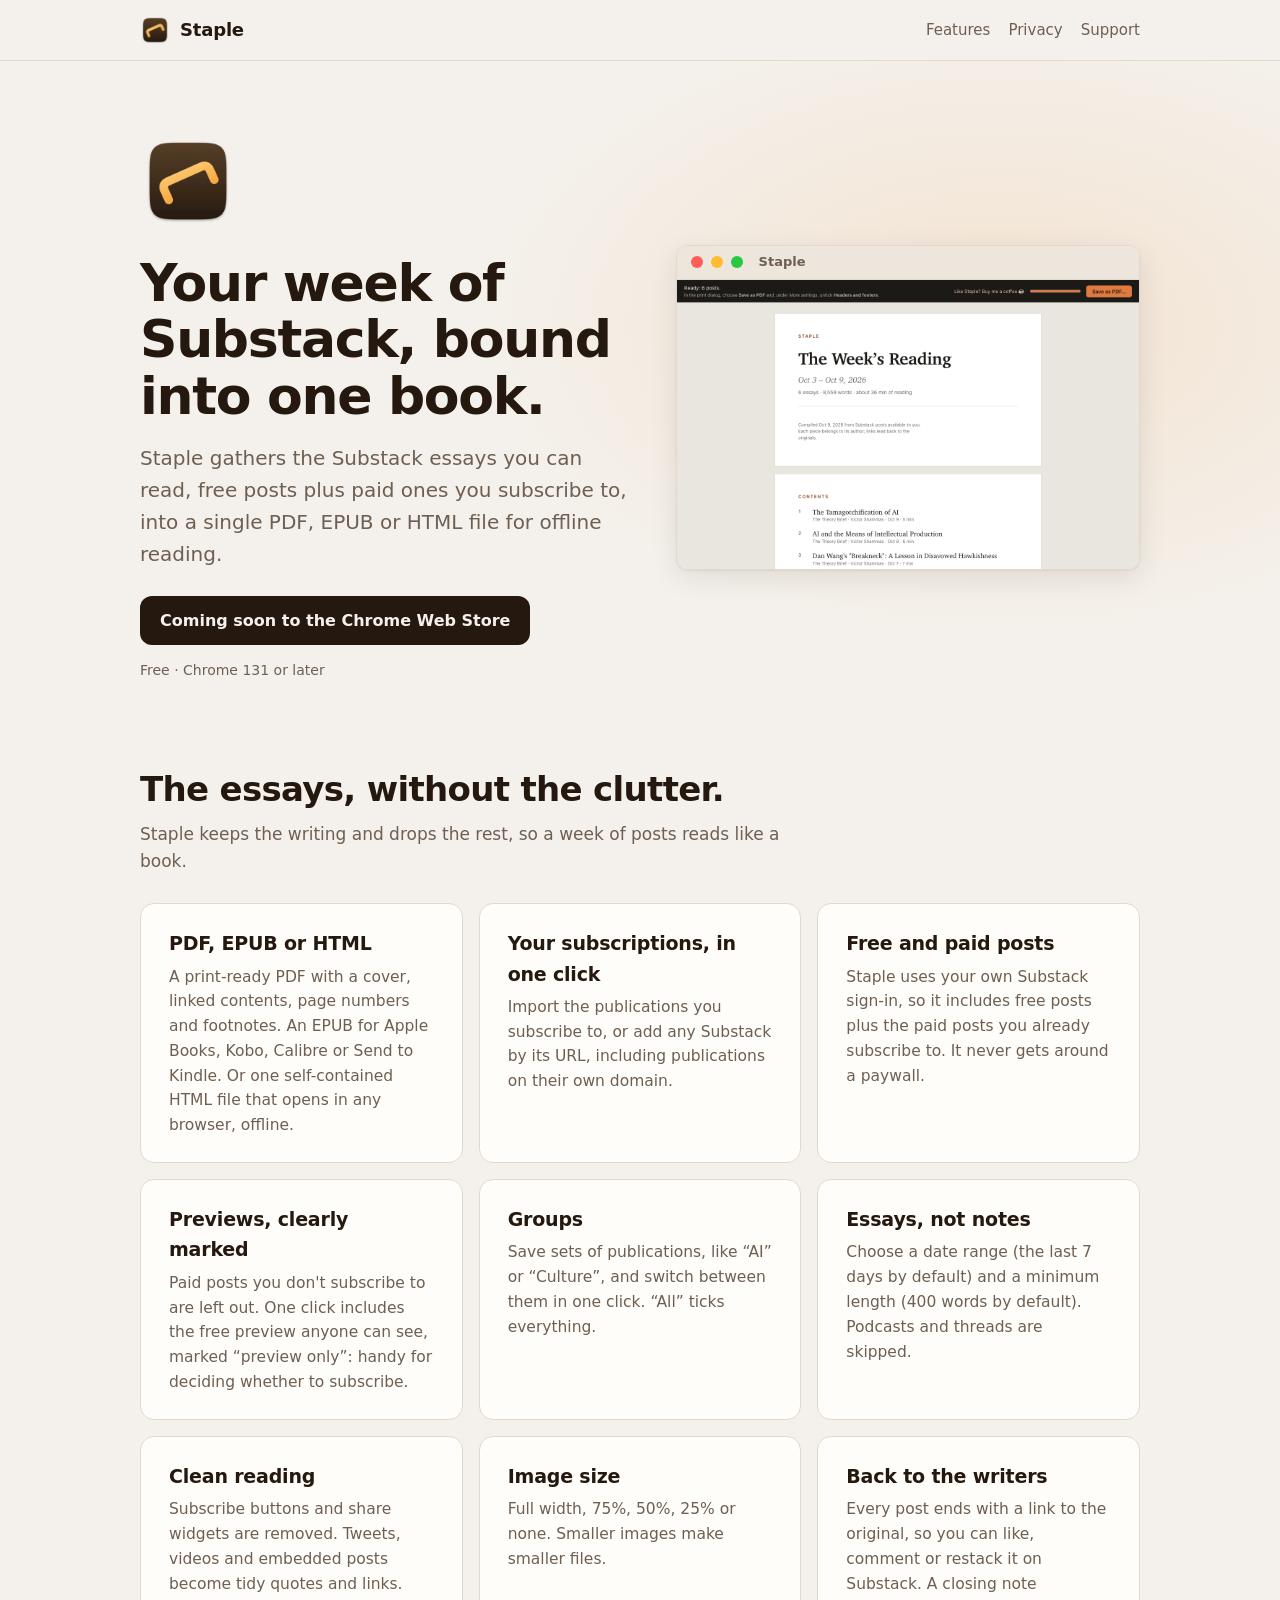
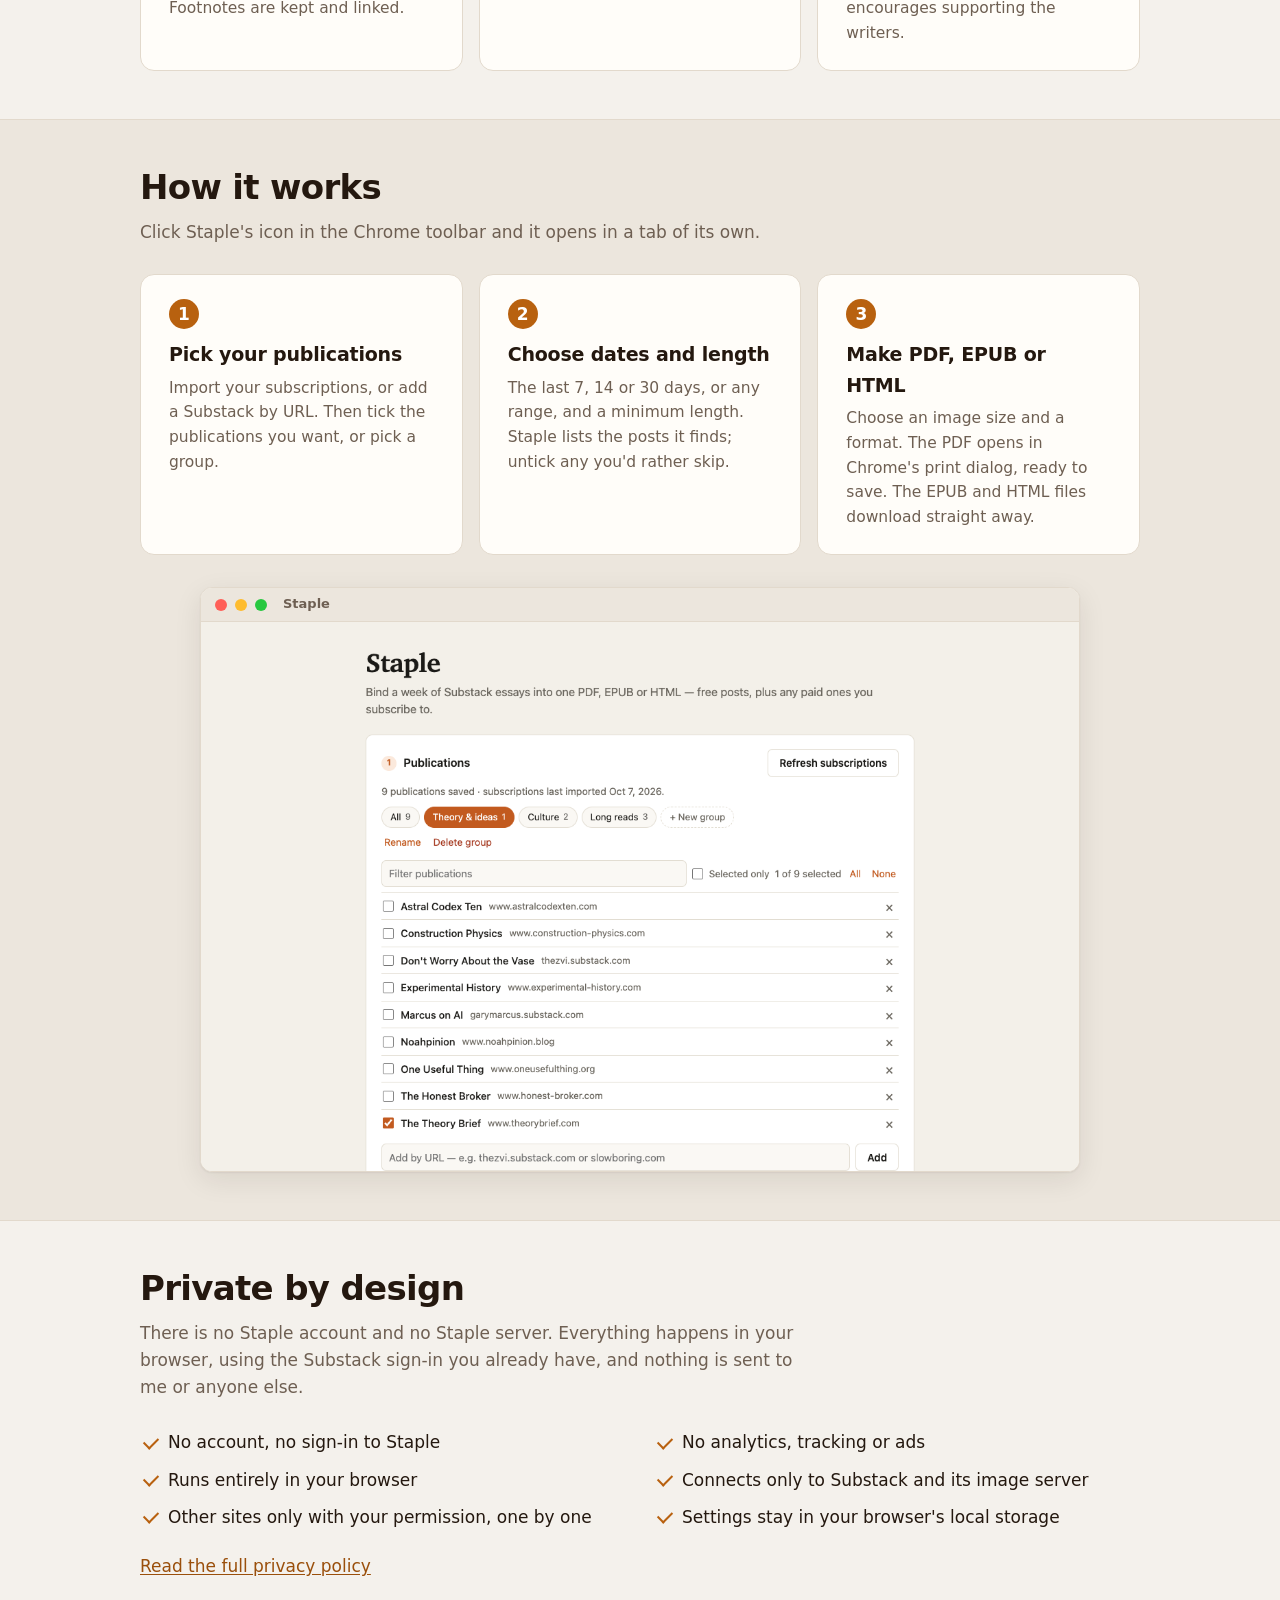
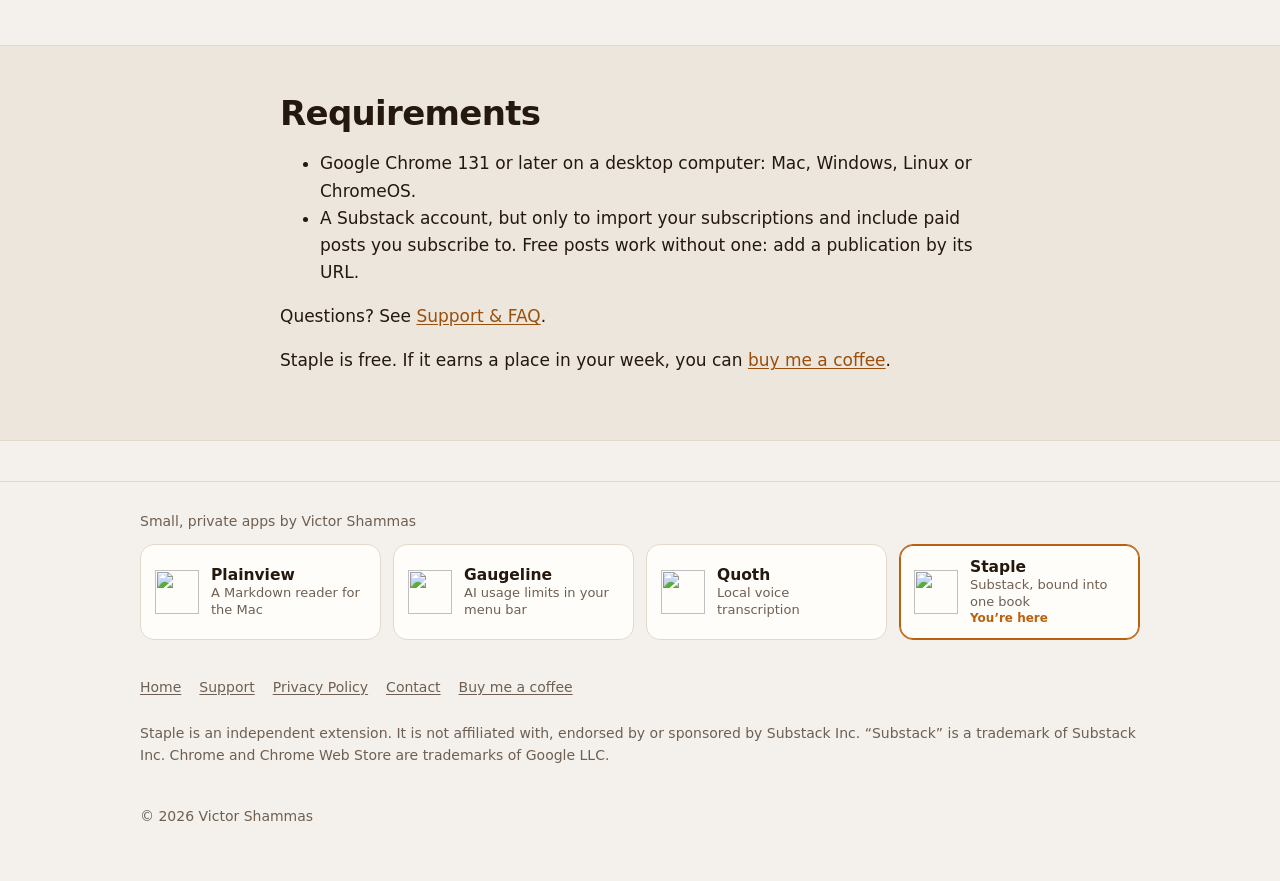
==== index.html @ dab4916e "Staple website: home, support and privacy policy Co-Authored-By: Claude Opus 5.5 <noreply@anthropic." ====
<!doctype html>
<html lang="en">
<head>
<meta charset="utf-8">
<meta name="viewport" content="width=device-width, initial-scale=1">
<title>Staple: your week of Substack, bound into one book</title>
<meta name="description" content="Staple is a free Chrome extension that gathers the Substack essays you can read, free posts plus paid ones you subscribe to, into a single PDF, EPUB or HTML file for offline reading. No account, no server, no tracking.">
<meta name="color-scheme" content="light dark">
<meta property="og:title" content="Staple">
<meta property="og:description" content="Your week of Substack, bound into one book: a PDF, EPUB or HTML file for offline reading. Free, and private by design.">
<meta property="og:image" content="https://victorshammas.com/staple/icon.png">
<link rel="icon" type="image/png" href="favicon.png">
<link rel="apple-touch-icon" href="apple-touch-icon.png">
<link rel="stylesheet" href="style.css">
</head>
<body>
<header class="site-header">
  <div class="wrap">
    <a class="brand" href="./"><img src="icon.png" alt="" width="30" height="30">Staple</a>
    <nav class="nav" aria-label="Main">
      <a href="#features" class="hide-sm">Features</a>
      <a href="#privacy" class="hide-sm">Privacy</a>
      <a href="support.html">Support</a>
    </nav>
  </div>
</header>

<main>
  <section class="hero">
    <div class="wrap">
      <div>
        <img class="hero-icon" src="icon.png" alt="Staple extension icon" width="96" height="96">
        <h1>Your week of Substack, bound into one book.</h1>
        <p class="lede">Staple gathers the Substack essays you can read, free posts plus paid ones you subscribe to, into a single PDF, EPUB or HTML file for offline reading.</p>
        <div class="cta-row">
          <!-- At launch, replace with: <a class="btn" href="https://chromewebstore.google.com/detail/staple/EXTENSION_ID">Add to Chrome <small>Free</small></a> (see README.md). -->
          <span class="btn" aria-disabled="true">Coming soon to the Chrome Web Store</span>
          <span class="fineprint">Free · Chrome 131 or later</span>
        </div>
      </div>

      <figure class="shot">
        <div class="win-bar" aria-hidden="true"><i></i><i></i><i></i>Staple</div>
        <img src="images/book.png" alt="A book made by Staple: the cover reads “The Week’s Reading, Oct 3 – Oct 9, 2026”, followed by a contents page listing three essays" width="1280" height="800">
      </figure>
    </div>
  </section>

  <section id="features">
    <div class="wrap">
      <h2>The essays, without the clutter.</h2>
      <p class="section-lede">Staple keeps the writing and drops the rest, so a week of posts reads like a book.</p>
      <div class="grid">
        <div class="card"><h3>PDF, EPUB or HTML</h3><p>A print-ready PDF with a cover, linked contents, page numbers and footnotes. An EPUB for Apple Books, Kobo, Calibre or Send to Kindle. Or one self-contained HTML file that opens in any browser, offline.</p></div>
        <div class="card"><h3>Your subscriptions, in one click</h3><p>Import the publications you subscribe to, or add any Substack by its URL, including publications on their own domain.</p></div>
        <div class="card"><h3>Free and paid posts</h3><p>Staple uses your own Substack sign-in, so it includes free posts plus the paid posts you already subscribe to. It never gets around a paywall.</p></div>
        <div class="card"><h3>Previews, clearly marked</h3><p>Paid posts you don't subscribe to are left out. One click includes the free preview anyone can see, marked “preview only”: handy for deciding whether to subscribe.</p></div>
        <div class="card"><h3>Groups</h3><p>Save sets of publications, like “AI” or “Culture”, and switch between them in one click. “All” ticks everything.</p></div>
        <div class="card"><h3>Essays, not notes</h3><p>Choose a date range (the last 7 days by default) and a minimum length (400 words by default). Podcasts and threads are skipped.</p></div>
        <div class="card"><h3>Clean reading</h3><p>Subscribe buttons and share widgets are removed. Tweets, videos and embedded posts become tidy quotes and links. Footnotes are kept and linked.</p></div>
        <div class="card"><h3>Image size</h3><p>Full width, 75%, 50%, 25% or none. Smaller images make smaller files.</p></div>
        <div class="card"><h3>Back to the writers</h3><p>Every post ends with a link to the original, so you can like, comment or restack it on Substack. A closing note encourages supporting the writers.</p></div>
      </div>
    </div>
  </section>

  <section class="band" id="how">
    <div class="wrap">
      <h2>How it works</h2>
      <p class="section-lede">Click Staple's icon in the Chrome toolbar and it opens in a tab of its own.</p>
      <div class="steps">
        <div class="card"><h3>Pick your publications</h3><p>Import your subscriptions, or add a Substack by URL. Then tick the publications you want, or pick a group.</p></div>
        <div class="card"><h3>Choose dates and length</h3><p>The last 7, 14 or 30 days, or any range, and a minimum length. Staple lists the posts it finds; untick any you'd rather skip.</p></div>
        <div class="card"><h3>Make PDF, EPUB or HTML</h3><p>Choose an image size and a format. The PDF opens in Chrome's print dialog, ready to save. The EPUB and HTML files download straight away.</p></div>
      </div>
      <figure class="shot shot-wide">
        <div class="win-bar" aria-hidden="true"><i></i><i></i><i></i>Staple</div>
        <img src="images/app.png" alt="Staple's Publications step: groups named All, AI &amp; economics, Culture and Long reads above a list of Substack publications with checkboxes, and a field to add one by URL" width="1280" height="800" loading="lazy">
      </figure>
    </div>
  </section>

  <section id="privacy">
    <div class="wrap">
      <h2>Private by design</h2>
      <p class="section-lede">There is no Staple account and no Staple server. Everything happens in your browser, using the Substack sign-in you already have, and nothing is sent to me or anyone else.</p>
      <ul class="checks">
        <li>No account, no sign-in to Staple</li>
        <li>No analytics, tracking or ads</li>
        <li>Runs entirely in your browser</li>
        <li>Connects only to Substack and its image server</li>
        <li>Other sites only with your permission, one by one</li>
        <li>Settings stay in your browser's local storage</li>
      </ul>
      <p style="margin-top:22px"><a href="privacy.html">Read the full privacy policy</a></p>
    </div>
  </section>

  <section class="band">
    <div class="wrap narrow">
      <h2>Requirements</h2>
      <ul>
        <li>Google Chrome 131 or later on a desktop computer: Mac, Windows, Linux or ChromeOS.</li>
        <li>A Substack account, but only to import your subscriptions and include paid posts you subscribe to. Free posts work without one: add a publication by its URL.</li>
      </ul>
      <p>Questions? See <a href="support.html">Support &amp; FAQ</a>.</p>
      <p>Staple is free. If it earns a place in your week, you can <a href="https://buymeacoffee.com/victorshammas">buy me a coffee</a>.</p>
    </div>
  </section>
</main>

<section class="app-bar" aria-label="Apps by Victor Shammas">
  <div class="wrap">
    <p class="app-bar-title">Small, private apps by Victor Shammas</p>
    <div class="app-tiles">
      <a class="app-tile" href="https://victorshammas.com/plainview/"><img src="https://victorshammas.com/plainview/icon.png" alt="" width="44" height="44"><span><strong>Plainview</strong><small>A Markdown reader for the Mac</small></span></a>
      <a class="app-tile" href="https://victorshammas.com/gaugeline/"><img src="https://victorshammas.com/gaugeline/icon.png" alt="" width="44" height="44"><span><strong>Gaugeline</strong><small>AI usage limits in your menu bar</small></span></a>
      <a class="app-tile" href="https://victorshammas.com/quoth/"><img src="https://victorshammas.com/quoth/icon.png" alt="" width="44" height="44"><span><strong>Quoth</strong><small>Local voice transcription</small></span></a>
      <a class="app-tile current" aria-current="page" href="https://victorshammas.com/staple/"><img src="https://victorshammas.com/staple/icon.png" alt="" width="44" height="44"><span><strong>Staple</strong><small>Substack, bound into one book</small><em>You’re here</em></span></a>
    </div>
  </div>
</section>

<footer>
  <div class="wrap">
    <nav aria-label="Footer"><a href="./">Home</a><a href="support.html">Support</a><a href="privacy.html">Privacy Policy</a><a href="mailto:contact+staple@victorshammas.com">Contact</a><a href="https://buymeacoffee.com/victorshammas">Buy me a coffee</a></nav>
    <p>Staple is an independent extension. It is not affiliated with, endorsed by or sponsored by Substack Inc. “Substack” is a trademark of Substack Inc. Chrome and Chrome Web Store are trademarks of Google LLC.</p>
    <p>© 2026 Victor Shammas</p>
  </div>
</footer>
</body>
</html>
---- style.css ----
/* Staple site: one stylesheet, no external fonts, scripts or trackers.
   Shared with Plainview, Gaugeline and Quoth (victorshammas.com); only the hero figure and the four-tile app bar differ. */
:root {
  /* Brand palette, matching the extension icon: espresso (#553E27 → #261B10), amber (#FFD27E → #F39C2F). Same as Gaugeline's. */
  --bg: #f4f1ec;
  --surface: #fffdf9;
  --surface-2: #ece6dd;
  --text: #24180f;
  --muted: #6e5f52;
  --line: #e2d9cc;
  --accent: #b8610f;
  --accent-ink: #ffffff;
  --link: #9a4f0b;
  --glow: rgba(238, 138, 37, .14);
  --ok: #3fa66b;
  --warn: #e8a33a;
  --bad: #e0563a;
  --track: #e7dfd3;
  --code-bg: #ede6dc;
  --shadow: 0 1px 2px rgba(36, 24, 15, .06), 0 8px 28px rgba(36, 24, 15, .09);
  --radius: 14px;
  color-scheme: light dark;
}
@media (prefers-color-scheme: dark) {
  :root {
    --bg: #1c140e;
    --surface: #2a1f16;
    --surface-2: #241a12;
    --text: #f6ebdd;
    --muted: #bca892;
    --line: #46321f;
    --accent: #ffb457;
    --accent-ink: #1c140e;
    --link: #ffc56a;
    --glow: rgba(255, 197, 106, .12);
    --track: #46321f;
    --code-bg: #33261b;
    --shadow: 0 1px 2px rgba(0, 0, 0, .35), 0 10px 30px rgba(0, 0, 0, .4);
  }
}

* { box-sizing: border-box; }
html { -webkit-text-size-adjust: 100%; }
body {
  margin: 0;
  background: var(--bg);
  color: var(--text);
  font: 17px/1.6 -apple-system, BlinkMacSystemFont, "SF Pro Text", "Segoe UI", system-ui, sans-serif;
  -webkit-font-smoothing: antialiased;
}
a { color: var(--link); text-underline-offset: 2px; }
a:hover { text-decoration-thickness: 2px; }
img { max-width: 100%; height: auto; }
code, kbd {
  font: .9em/1.4 ui-monospace, "SF Mono", Menlo, monospace;
  background: var(--code-bg);
  border-radius: 6px;
  padding: .12em .4em;
  overflow-wrap: anywhere;
}
pre {
  background: var(--code-bg);
  border-radius: 10px;
  padding: 14px 16px;
  overflow-x: auto;
  font: 14px/1.5 ui-monospace, "SF Mono", Menlo, monospace;
}
pre code { background: none; padding: 0; }

.wrap { max-width: 1040px; margin: 0 auto; padding: 0 20px; }
.narrow { max-width: 760px; }

/* Header */
.site-header { border-bottom: 1px solid var(--line); background: color-mix(in srgb, var(--bg) 88%, transparent); position: sticky; top: 0; backdrop-filter: saturate(160%) blur(12px); -webkit-backdrop-filter: saturate(160%) blur(12px); z-index: 10; }
.site-header .wrap { display: flex; align-items: center; justify-content: space-between; gap: 16px; height: 60px; }
.brand { display: flex; align-items: center; gap: 10px; font-weight: 700; font-size: 18px; color: var(--text); text-decoration: none; letter-spacing: -.01em; }
.brand img { width: 30px; height: 30px; }
.nav { display: flex; gap: 18px; font-size: 15px; }
.nav a { color: var(--muted); text-decoration: none; }
.nav a:hover, .nav a[aria-current="page"] { color: var(--text); }

/* Hero */
.hero { padding: 72px 0 40px; background: radial-gradient(60% 70% at 78% 40%, var(--glow), transparent 70%); }
.hero .wrap { display: grid; grid-template-columns: 1.05fr 1fr; gap: 48px; align-items: center; }
.hero-icon { width: 96px; height: 96px; margin-bottom: 18px; }
h1 { font-size: clamp(34px, 5vw, 52px); line-height: 1.08; letter-spacing: -.025em; margin: 0 0 18px; }
.lede { font-size: 20px; color: var(--muted); margin: 0 0 26px; max-width: 34em; }
.cta-row { display: flex; flex-wrap: wrap; align-items: center; gap: 14px 18px; }
.btn {
  display: inline-flex; align-items: center; gap: 10px;
  background: var(--text); color: var(--bg);
  padding: 12px 20px; border-radius: 12px;
  font-weight: 600; text-decoration: none; font-size: 16px;
}
.btn:hover { opacity: .9; }
.btn small { font-weight: 500; opacity: .75; }
.fineprint { color: var(--muted); font-size: 14px; }

/* Screenshot frame: a real 1280×800 screenshot in a plain window. */
.shot { margin: 0; background: var(--surface); border: 1px solid var(--line); border-radius: 12px; box-shadow: var(--shadow); overflow: hidden; }
.win-bar { display: flex; align-items: center; gap: 8px; height: 34px; padding: 0 14px; border-bottom: 1px solid var(--line); background: var(--surface-2); font-size: 13px; font-weight: 600; color: var(--muted); }
.win-bar i { width: 12px; height: 12px; border-radius: 50%; background: #ff5f57; }
.win-bar i:nth-child(2) { background: #febc2e; } .win-bar i:nth-child(3) { background: #28c840; margin-right: 8px; }
.shot img { display: block; width: 100%; height: auto; }
.shot-wide { max-width: 880px; margin: 32px auto 0; }

/* Sections */
section { padding: 48px 0; }
h2 { font-size: clamp(26px, 3.4vw, 34px); letter-spacing: -.02em; line-height: 1.15; margin: 0 0 12px; }
h3 { font-size: 19px; margin: 0 0 6px; letter-spacing: -.01em; }
.section-lede { color: var(--muted); margin: 0 0 28px; max-width: 40em; }
.grid { display: grid; grid-template-columns: repeat(3, 1fr); gap: 16px; }
.card { background: var(--surface); border: 1px solid var(--line); border-radius: var(--radius); padding: 24px 28px; }
.card p { margin: 0; color: var(--muted); font-size: 15.5px; }
.steps { counter-reset: s; display: grid; grid-template-columns: repeat(3, 1fr); gap: 16px; }
.steps .card::before { counter-increment: s; content: counter(s); display: inline-grid; place-items: center; width: 30px; height: 30px; border-radius: 50%; background: var(--accent); color: var(--accent-ink); font-weight: 700; margin-bottom: 10px; }
.band { background: var(--surface-2); border-block: 1px solid var(--line); }
.checks { list-style: none; padding: 0; margin: 0; display: grid; grid-template-columns: 1fr 1fr; gap: 10px 28px; }
.checks li { padding-left: 28px; position: relative; }
.checks li::before { content: ""; position: absolute; left: 4px; top: .45em; width: 12px; height: 7px; border-left: 2.5px solid var(--accent); border-bottom: 2.5px solid var(--accent); transform: rotate(-45deg); }

/* Docs pages */
.doc { padding: 48px 0 24px; }
.doc h1 { font-size: clamp(30px, 4.4vw, 42px); }
.doc h2 { font-size: 24px; margin-top: 40px; }
.doc h3 { margin-top: 26px; }
.doc p, .doc li { color: var(--text); }
.doc .meta-line { color: var(--muted); margin-top: -6px; }
.tldr { background: var(--surface); border: 1px solid var(--line); border-left: 4px solid var(--accent); border-radius: 10px; padding: 18px 28px; margin: 24px 0; }
.tldr ul { margin: 8px 0 0; padding-left: 20px; }
table { width: 100%; border-collapse: collapse; margin: 16px 0; font-size: 15.5px; display: block; overflow-x: auto; }
th, td { text-align: left; vertical-align: top; padding: 10px 12px; border-bottom: 1px solid var(--line); }
th { color: var(--muted); font-weight: 600; font-size: 14px; }
details { background: var(--surface); border: 1px solid var(--line); border-radius: 12px; padding: 6px 28px; margin: 12px 0; }
details[open] { padding-bottom: 18px; }
summary { cursor: pointer; font-weight: 600; padding: 14px 0; list-style-position: inside; }
summary::-webkit-details-marker { margin-right: 6px; }
details > :not(summary) { margin-left: 0; margin-right: 0; }
summary::marker { color: var(--muted); }
.toc { display: flex; flex-wrap: wrap; gap: 8px; margin: 18px 0 8px; padding: 0; list-style: none; }
.toc a { display: inline-block; padding: 6px 12px; border: 1px solid var(--line); border-radius: 999px; text-decoration: none; color: var(--text); font-size: 14.5px; background: var(--surface); }

/* Footer */
footer { border-top: 1px solid var(--line); margin-top: 40px; padding: 28px 0 40px; color: var(--muted); font-size: 14px; }
footer .wrap { display: grid; gap: 10px; }
footer nav { display: flex; flex-wrap: wrap; gap: 18px; }
footer a { color: var(--muted); }

@media (max-width: 820px) {
  details, .card, .tldr { padding-left: 20px; padding-right: 20px; }
  .hero { padding-top: 40px; }
  .hero .wrap, .grid, .steps { grid-template-columns: 1fr; }
  .hero .wrap { gap: 32px; }
  .checks { grid-template-columns: 1fr; }
  .nav { gap: 14px; }
}
@media (max-width: 600px) {
  .stack thead { display: none; }
  .stack, .stack tbody, .stack tr, .stack td { display: block; width: 100%; }
  .stack tr { border-bottom: 1px solid var(--line); padding: 8px 0; }
  .stack td { border: 0; padding: 4px 0; }
  .stack td:first-child { font-weight: 600; }
  .stack td:not(:first-child)::before { content: attr(data-label) ": "; color: var(--muted); font-weight: 600; }
}
@media (max-width: 420px) {
  .nav a.hide-sm { display: none; }
  body { font-size: 16px; }
  .lede { font-size: 18px; }
}

/* App bar: the family of apps, shared by every site (Plainview, Gaugeline, Quoth, Staple). */
.app-bar { border-top: 1px solid var(--line); margin-top: 40px; padding: 28px 0 8px; }
.app-bar + footer { margin-top: 0; border-top: 0; }
.app-bar-title { color: var(--muted); font-size: 14px; margin: 0 0 12px; }
.app-tiles { display: grid; grid-template-columns: repeat(4, 1fr); gap: 12px; }
.app-tile { display: flex; align-items: center; gap: 12px; padding: 12px 14px; border: 1px solid var(--line); border-radius: var(--radius); background: var(--surface); color: var(--text); text-decoration: none; }
.app-tile:hover { border-color: var(--accent); }
.app-tile img { width: 44px; height: 44px; flex: none; }
.app-tile span { display: grid; line-height: 1.3; }
.app-tile strong { font-size: 15.5px; }
.app-tile small { color: var(--muted); font-size: 13px; }
.app-tile em { color: var(--accent); font-size: 12px; font-style: normal; font-weight: 600; }
.app-tile.current { box-shadow: inset 0 0 0 1px var(--accent); border-color: var(--accent); }
@media (max-width: 900px) { .app-tiles { grid-template-columns: 1fr 1fr; } }
@media (max-width: 560px) { .app-tiles { grid-template-columns: 1fr; } }
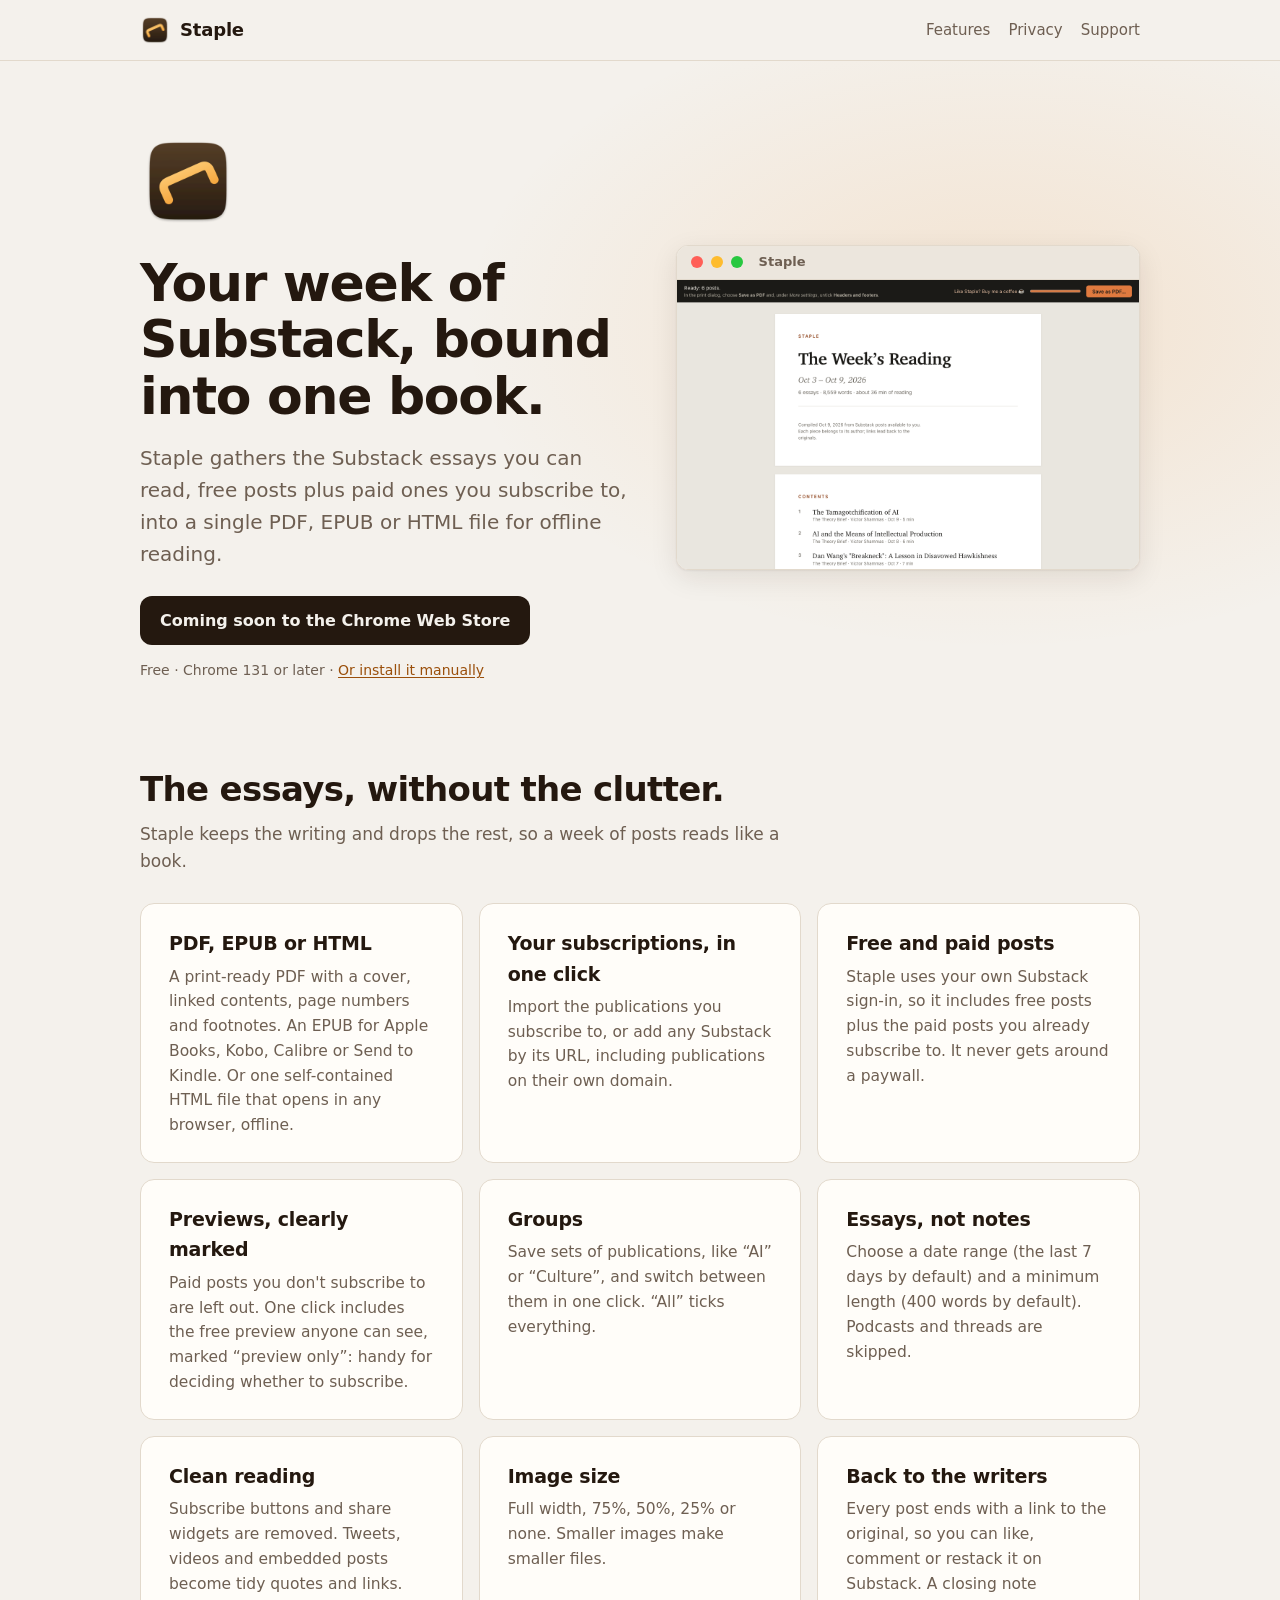
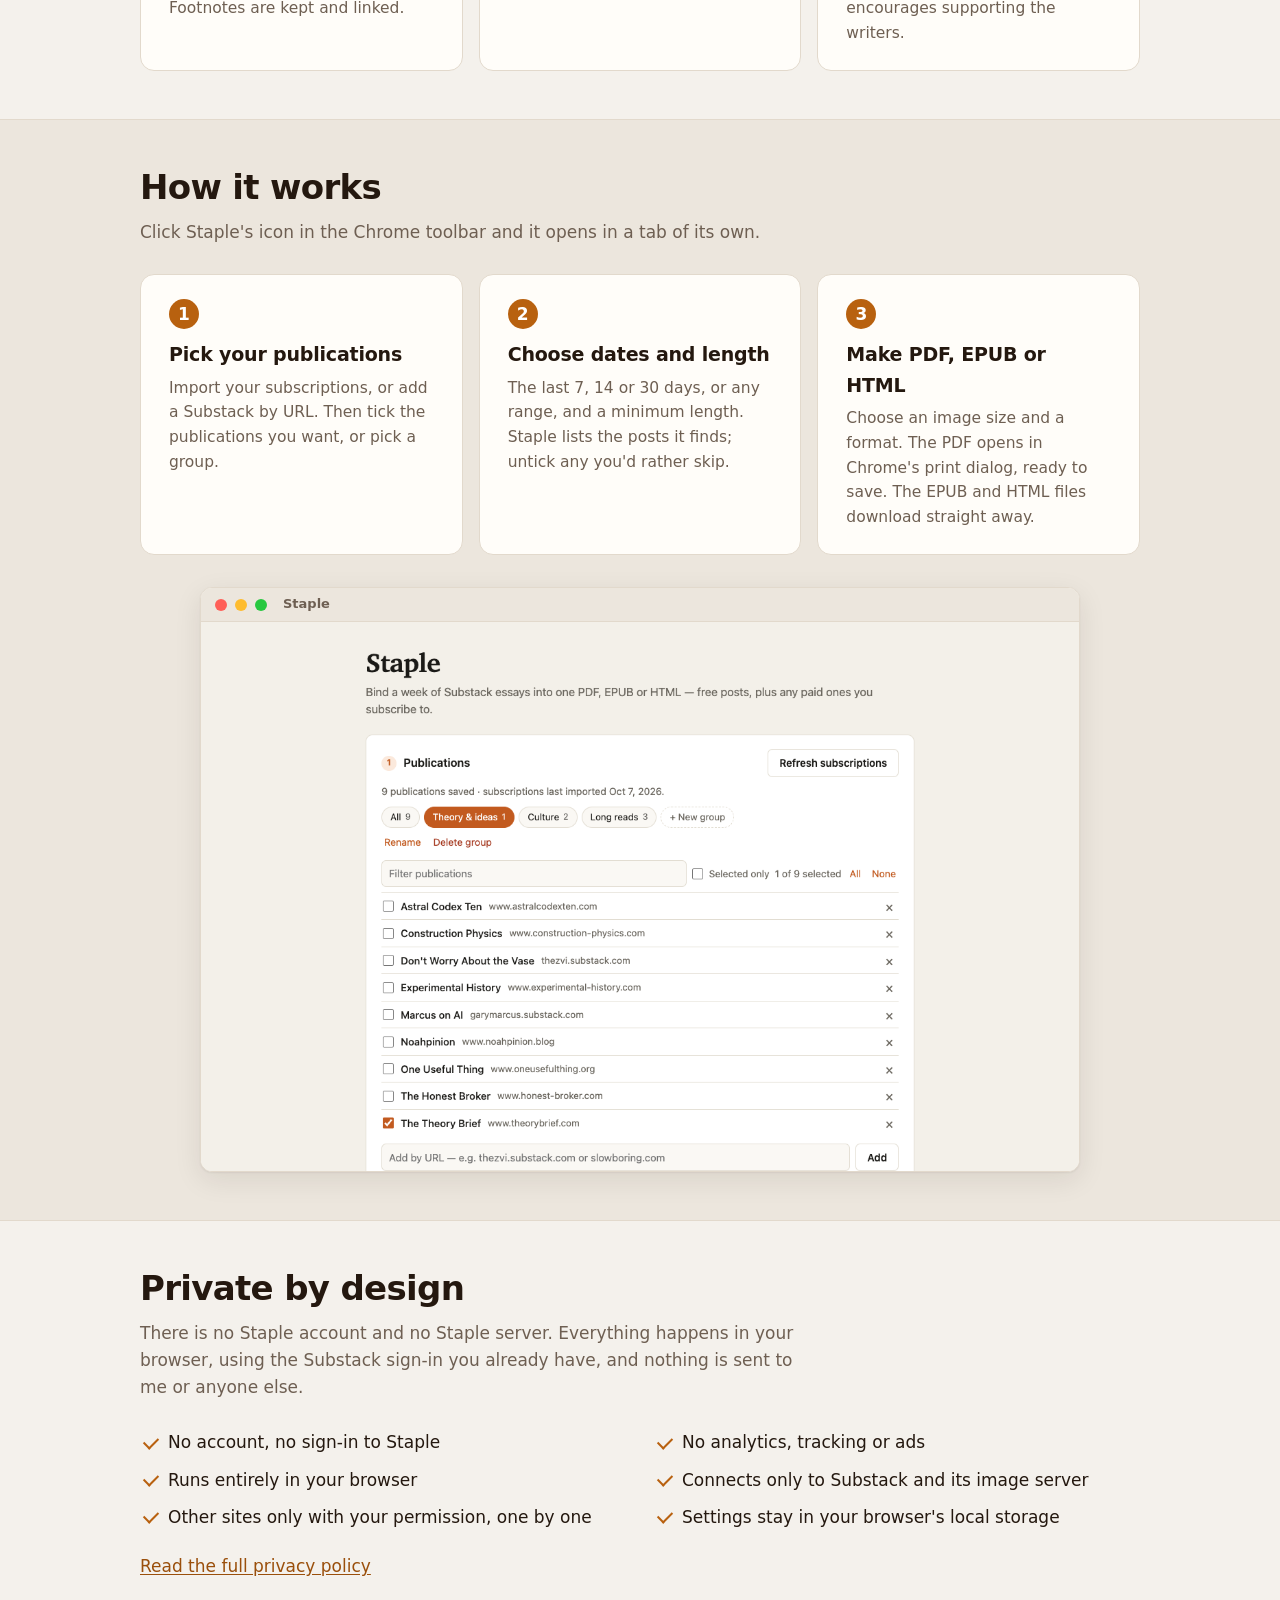
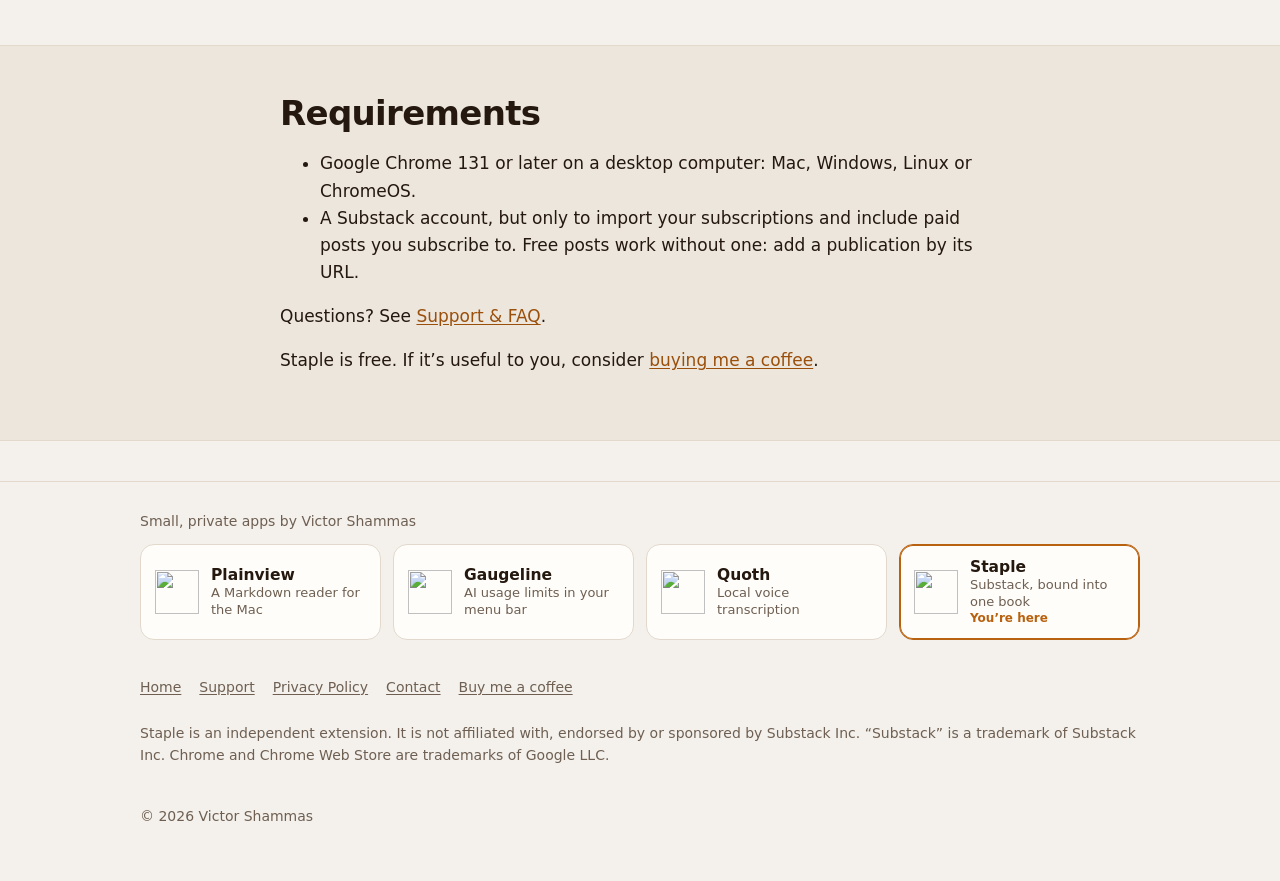
==== commit 3626094b: "Add manual install instructions; simpler tip-link wording Co-Authored-By: Claude Opus 5.5 <noreply@a" ====
--- a/index.html
+++ b/index.html
@@ -35,7 +35,7 @@
         <div class="cta-row">
           <!-- At launch, replace with: <a class="btn" href="https://chromewebstore.google.com/detail/staple/EXTENSION_ID">Add to Chrome <small>Free</small></a> (see README.md). -->
           <span class="btn" aria-disabled="true">Coming soon to the Chrome Web Store</span>
-          <span class="fineprint">Free · Chrome 131 or later</span>
+          <span class="fineprint">Free · Chrome 131 or later · <a href="support.html#manual-install">Or install it manually</a></span>
         </div>
       </div>
 
@@ -104,7 +104,7 @@
         <li>A Substack account, but only to import your subscriptions and include paid posts you subscribe to. Free posts work without one: add a publication by its URL.</li>
       </ul>
       <p>Questions? See <a href="support.html">Support &amp; FAQ</a>.</p>
-      <p>Staple is free. If it earns a place in your week, you can <a href="https://buymeacoffee.com/victorshammas">buy me a coffee</a>.</p>
+      <p>Staple is free. If it’s useful to you, consider <a href="https://buymeacoffee.com/victorshammas">buying me a coffee</a>.</p>
     </div>
   </section>
 </main>
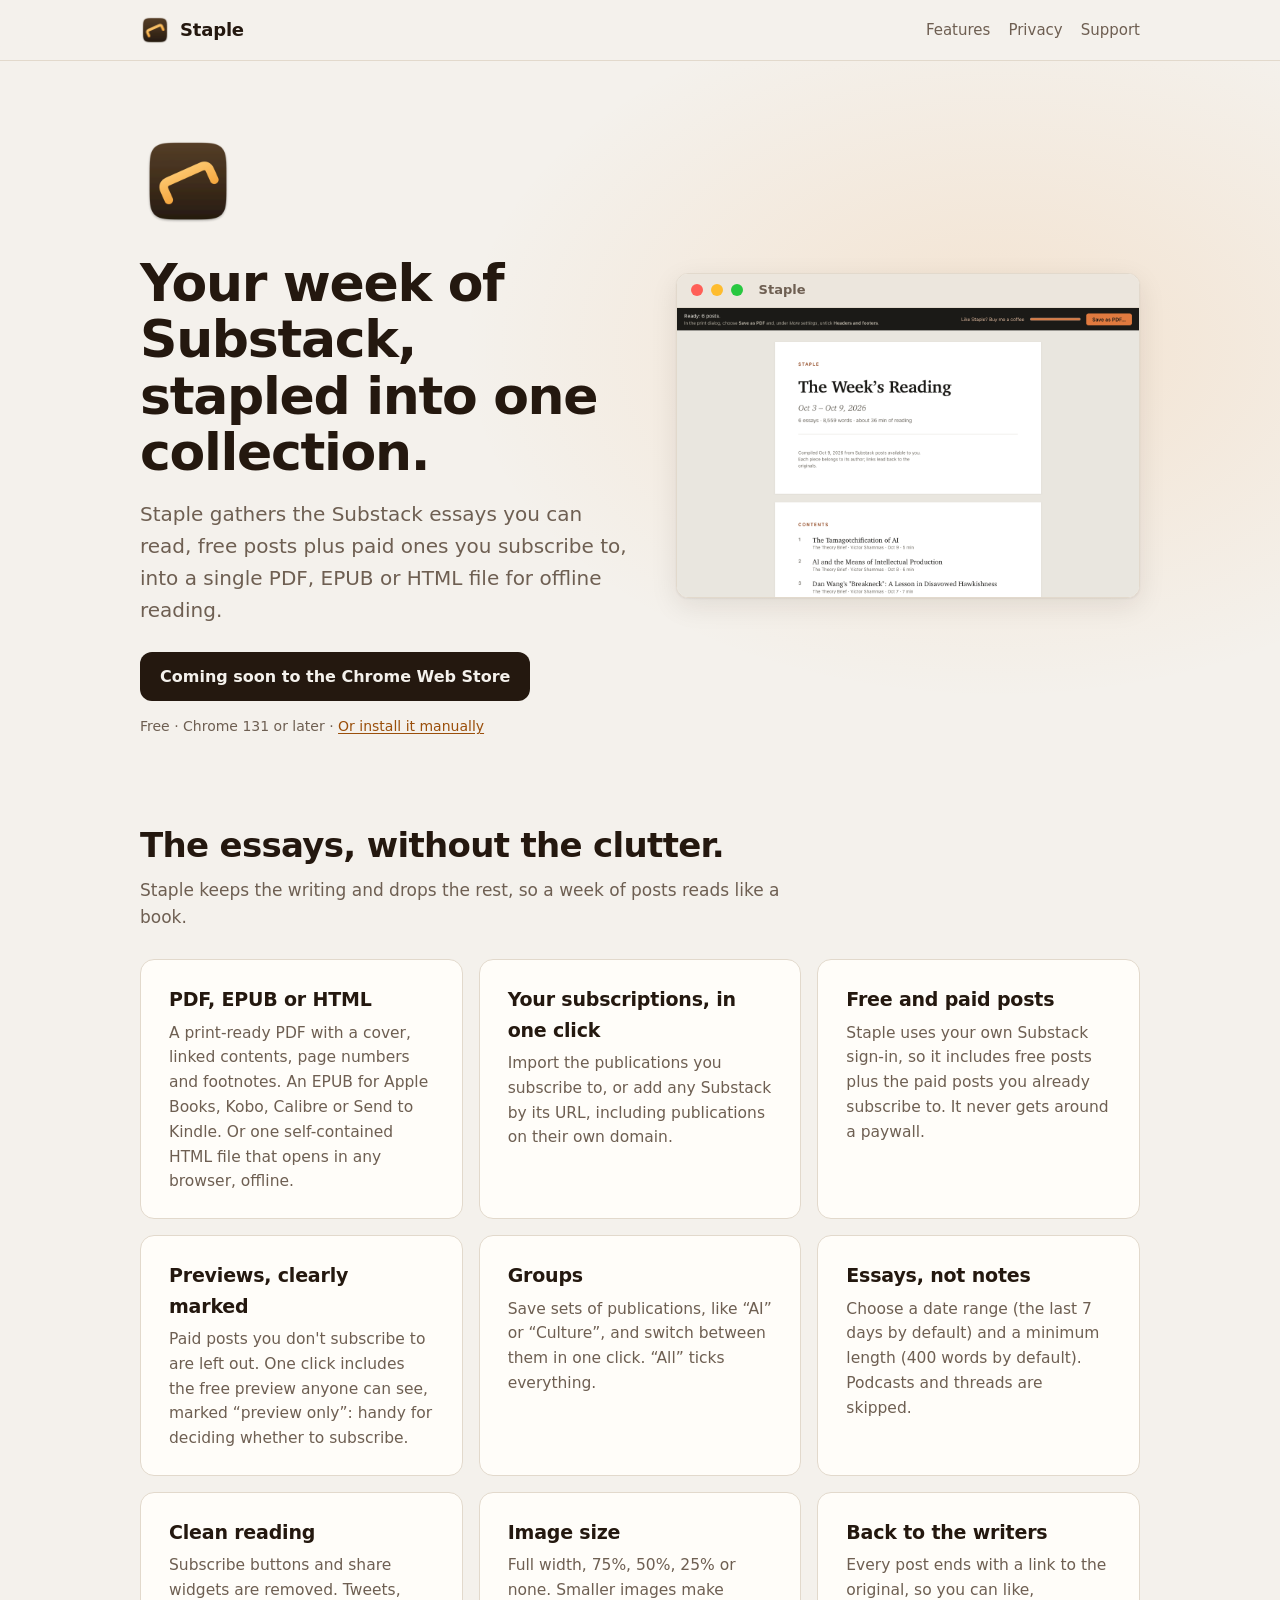
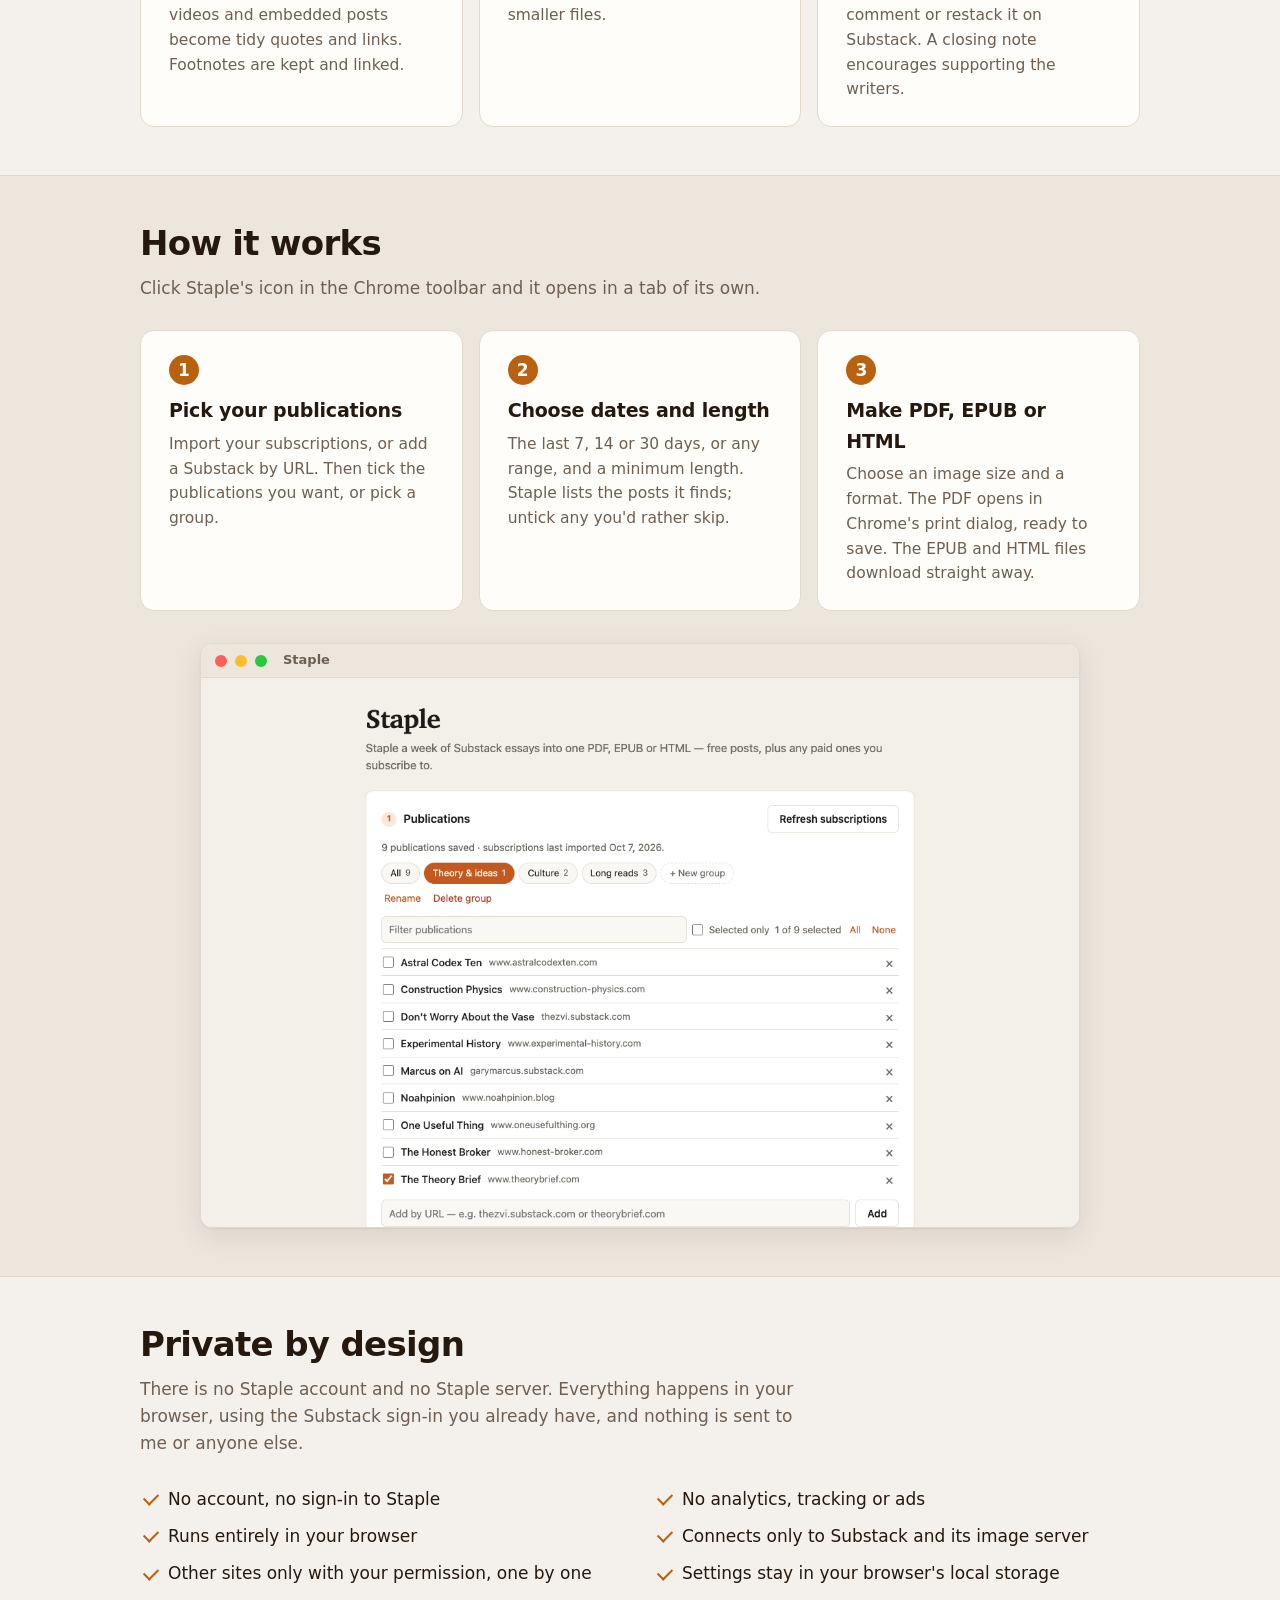
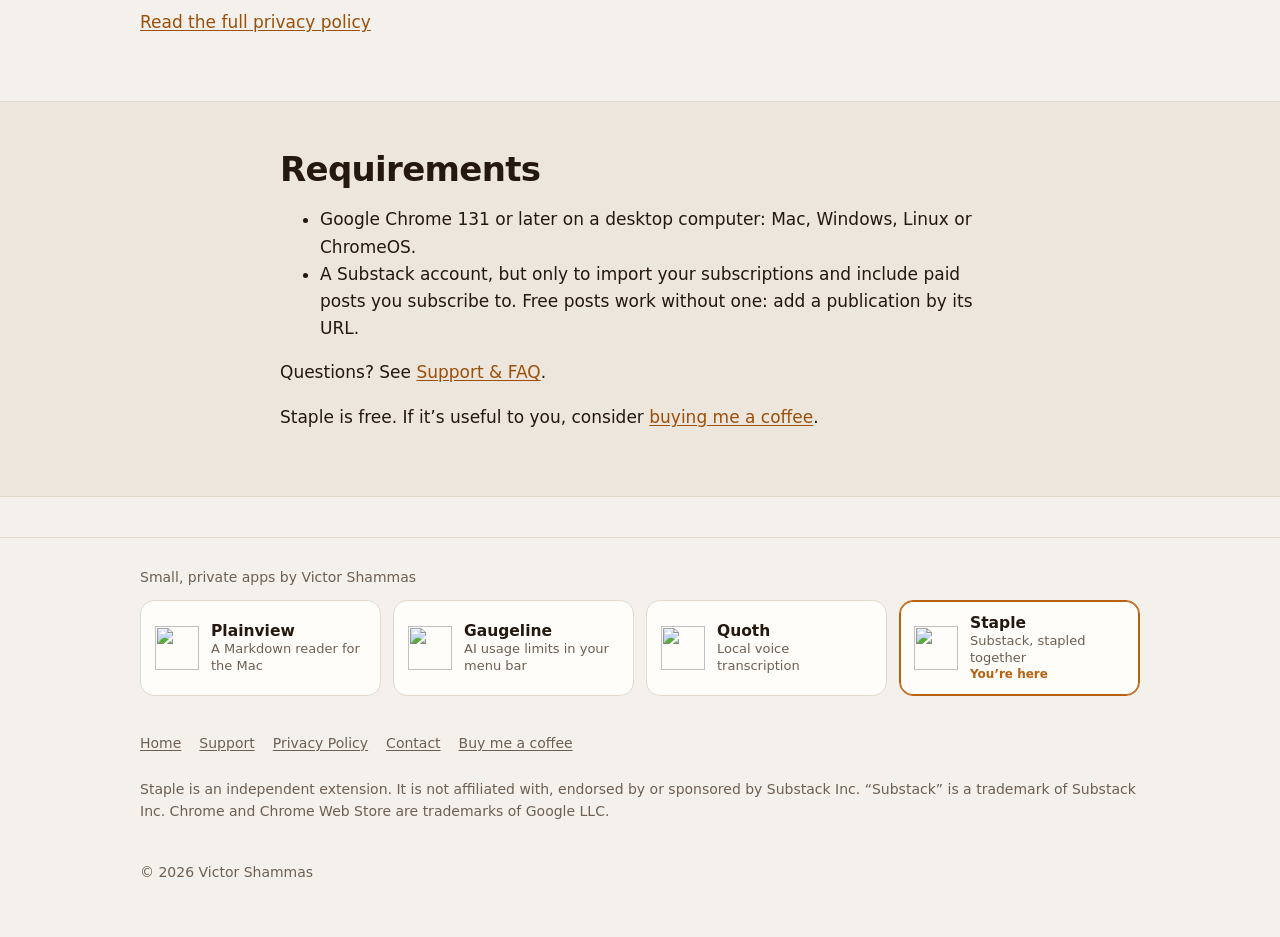
==== commit 8e8001a4: "Stapled wording, theorybrief.com examples, final screenshots Co-Authored-By: Claude Opus 5.5 <norepl" ====
--- a/index.html
+++ b/index.html
@@ -3,11 +3,11 @@
 <head>
 <meta charset="utf-8">
 <meta name="viewport" content="width=device-width, initial-scale=1">
-<title>Staple: your week of Substack, bound into one book</title>
+<title>Staple: your week of Substack, stapled into one collection</title>
 <meta name="description" content="Staple is a free Chrome extension that gathers the Substack essays you can read, free posts plus paid ones you subscribe to, into a single PDF, EPUB or HTML file for offline reading. No account, no server, no tracking.">
 <meta name="color-scheme" content="light dark">
 <meta property="og:title" content="Staple">
-<meta property="og:description" content="Your week of Substack, bound into one book: a PDF, EPUB or HTML file for offline reading. Free, and private by design.">
+<meta property="og:description" content="Your week of Substack, stapled into one collection: a PDF, EPUB or HTML file for offline reading. Free, and private by design.">
 <meta property="og:image" content="https://victorshammas.com/staple/icon.png">
 <link rel="icon" type="image/png" href="favicon.png">
 <link rel="apple-touch-icon" href="apple-touch-icon.png">
@@ -30,7 +30,7 @@
     <div class="wrap">
       <div>
         <img class="hero-icon" src="icon.png" alt="Staple extension icon" width="96" height="96">
-        <h1>Your week of Substack, bound into one book.</h1>
+        <h1>Your week of Substack, stapled into one collection.</h1>
         <p class="lede">Staple gathers the Substack essays you can read, free posts plus paid ones you subscribe to, into a single PDF, EPUB or HTML file for offline reading.</p>
         <div class="cta-row">
           <!-- At launch, replace with: <a class="btn" href="https://chromewebstore.google.com/detail/staple/EXTENSION_ID">Add to Chrome <small>Free</small></a> (see README.md). -->
@@ -116,7 +116,7 @@
       <a class="app-tile" href="https://victorshammas.com/plainview/"><img src="https://victorshammas.com/plainview/icon.png" alt="" width="44" height="44"><span><strong>Plainview</strong><small>A Markdown reader for the Mac</small></span></a>
       <a class="app-tile" href="https://victorshammas.com/gaugeline/"><img src="https://victorshammas.com/gaugeline/icon.png" alt="" width="44" height="44"><span><strong>Gaugeline</strong><small>AI usage limits in your menu bar</small></span></a>
       <a class="app-tile" href="https://victorshammas.com/quoth/"><img src="https://victorshammas.com/quoth/icon.png" alt="" width="44" height="44"><span><strong>Quoth</strong><small>Local voice transcription</small></span></a>
-      <a class="app-tile current" aria-current="page" href="https://victorshammas.com/staple/"><img src="https://victorshammas.com/staple/icon.png" alt="" width="44" height="44"><span><strong>Staple</strong><small>Substack, bound into one book</small><em>You’re here</em></span></a>
+      <a class="app-tile current" aria-current="page" href="https://victorshammas.com/staple/"><img src="https://victorshammas.com/staple/icon.png" alt="" width="44" height="44"><span><strong>Staple</strong><small>Substack, stapled together</small><em>You’re here</em></span></a>
     </div>
   </div>
 </section>
